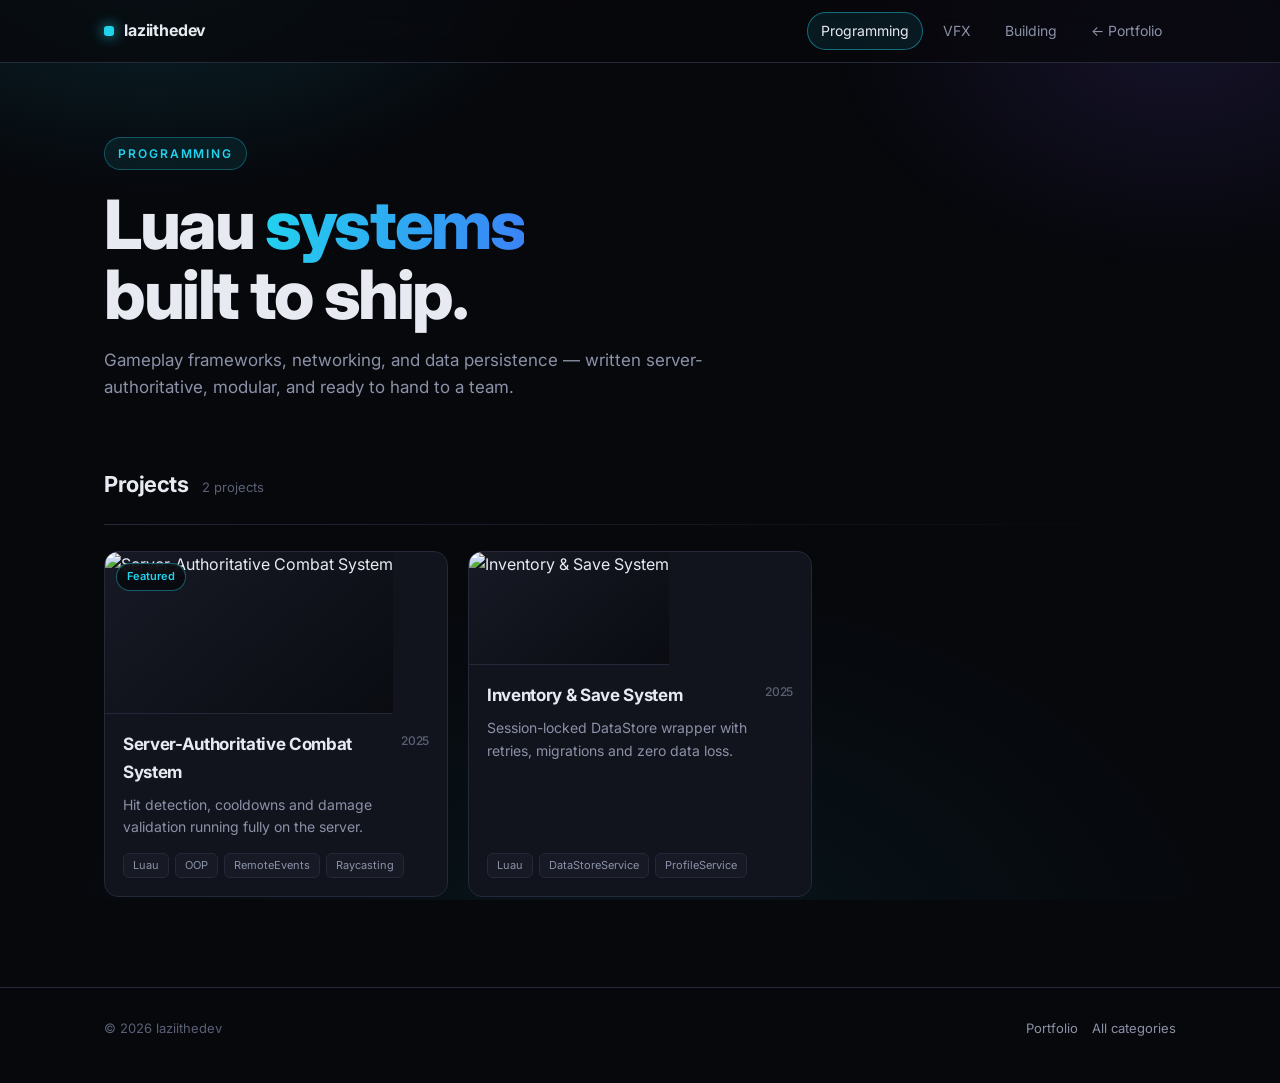
==== programming.html @ 42fa05c7 "Add Roblox dev portfolio project pages Static GitHub Pages site with Programming, VFX and Building c" ====
<!DOCTYPE html>
<html lang="en">
<head>
<meta charset="utf-8">
<meta name="viewport" content="width=device-width, initial-scale=1">
<title>Programming — Roblox Dev Portfolio</title>
<meta name="description" content="Luau systems, gameplay frameworks, data and networking work for Roblox.">
<link rel="preconnect" href="https://fonts.googleapis.com">
<link rel="preconnect" href="https://fonts.gstatic.com" crossorigin>
<link href="https://fonts.googleapis.com/css2?family=Inter:wght@400;500;600;700;800&display=swap" rel="stylesheet">
<link rel="stylesheet" href="assets/css/style.css">
</head>
<body data-cat="programming">

<header class="topbar">
  <div class="wrap">
    <a class="brand" href="index.html"><span class="dot"></span><span data-name>laziithedev</span></a>
    <nav class="nav">
      <a class="on" href="programming.html">Programming</a>
      <a href="vfx.html">VFX</a>
      <a href="building.html">Building</a>
      <a data-back href="https://YOUR-CARRD-SITE.carrd.co">← Portfolio</a>
    </nav>
  </div>
</header>

<section class="hero">
  <div class="wrap">
    <span class="eyebrow">Programming</span>
    <h1>Luau <span class="grad">systems</span><br>built to ship.</h1>
    <p class="lede">
      Gameplay frameworks, networking, and data persistence — written server-authoritative,
      modular, and ready to hand to a team.
    </p>
  </div>
</section>

<section class="sec">
  <div class="wrap">
    <div class="sec-head"><h2>Projects</h2><span class="count" id="count"></span></div>
    <div class="rule"></div>
    <div class="grid" id="grid"></div>
  </div>
</section>

<footer>
  <div class="wrap">
    <span>© <span data-year>2026</span> <span data-name>laziithedev</span></span>
    <span class="sp"></span>
    <a data-back href="https://YOUR-CARRD-SITE.carrd.co">Portfolio</a>
    <a href="index.html">All categories</a>
  </div>
</footer>

<div class="modal" id="modal" hidden role="dialog" aria-modal="true"><div class="sheet"></div></div>

<script src="data/projects.js"></script>
<script src="assets/js/site.js"></script>
</body>
</html>
---- assets/css/style.css ----
/* ============================================================
   RBXL Portfolio - shared stylesheet
   Category accent is set per-page via  <body data-cat="...">
   ============================================================ */

:root{
  --bg:        #07080c;
  --bg-2:      #0d0f16;
  --panel:     #12141d;
  --panel-2:   #171a25;
  --line:      #242838;
  --text:      #e8eaf2;
  --muted:     #8b91a7;
  --faint:     #5a6076;

  --accent:    #22d3ee;
  --accent-2:  #7c5cff;
  --glow:      34,211,238;

  --radius:    14px;
  --maxw:      1120px;
  --ease:      cubic-bezier(.22,.75,.3,1);
}

/* per-category accents */
body[data-cat="programming"]{ --accent:#22d3ee; --accent-2:#3b82f6; --glow:34,211,238; }
body[data-cat="vfx"]        { --accent:#c084fc; --accent-2:#f0abfc; --glow:192,132,252; }
body[data-cat="building"]   { --accent:#fbbf24; --accent-2:#fb923c; --glow:251,191,36; }

*{ box-sizing:border-box; }

body{
  margin:0;
  background:var(--bg);
  color:var(--text);
  font-family:"Inter",ui-sans-serif,system-ui,-apple-system,"Segoe UI",Roboto,Helvetica,Arial,sans-serif;
  font-size:16px;
  line-height:1.6;
  -webkit-font-smoothing:antialiased;
  overflow-x:hidden;
}

/* ambient background glow */
body::before{
  content:"";
  position:fixed; inset:0;
  pointer-events:none; z-index:0;
  background:
    radial-gradient(680px 420px at 12% -8%,  rgba(var(--glow),.16), transparent 65%),
    radial-gradient(560px 380px at 92% 4%,   rgba(124,92,255,.12), transparent 62%),
    radial-gradient(900px 600px at 50% 108%, rgba(var(--glow),.07), transparent 70%);
}

.wrap{ position:relative; z-index:1; max-width:var(--maxw); margin:0 auto; padding:0 24px; }

a{ color:inherit; text-decoration:none; }

/* ---------- top bar ---------- */
.topbar{
  position:sticky; top:0; z-index:20;
  backdrop-filter:blur(14px);
  background:rgba(7,8,12,.72);
  border-bottom:1px solid var(--line);
}
.topbar .wrap{ display:flex; align-items:center; gap:18px; height:62px; }

.brand{ display:flex; align-items:center; gap:10px; font-weight:700; letter-spacing:-.01em; }
.brand .dot{
  width:10px; height:10px; border-radius:3px;
  background:var(--accent);
  box-shadow:0 0 14px rgba(var(--glow),.9);
}
.nav{ margin-left:auto; display:flex; gap:6px; flex-wrap:wrap; }
.nav a{
  padding:7px 13px; border-radius:999px;
  font-size:14px; color:var(--muted);
  border:1px solid transparent;
  transition:.18s var(--ease);
}
.nav a:hover{ color:var(--text); background:var(--panel); border-color:var(--line); }
.nav a.on{ color:var(--text); border-color:rgba(var(--glow),.45); background:rgba(var(--glow),.09); }

/* ---------- hero ---------- */
.hero{ padding:74px 0 40px; }
.eyebrow{
  display:inline-flex; align-items:center; gap:9px;
  font-size:12px; font-weight:600; letter-spacing:.16em; text-transform:uppercase;
  color:var(--accent);
  padding:6px 13px; border-radius:999px;
  border:1px solid rgba(var(--glow),.32);
  background:rgba(var(--glow),.08);
}
h1{
  margin:20px 0 0;
  font-size:clamp(38px,7vw,68px);
  line-height:1.02; letter-spacing:-.035em; font-weight:800;
}
h1 .grad{
  background:linear-gradient(100deg,var(--accent),var(--accent-2));
  -webkit-background-clip:text; background-clip:text; color:transparent;
}
.lede{ margin:18px 0 0; max-width:60ch; color:var(--muted); font-size:17px; }

.cta{ display:flex; flex-wrap:wrap; gap:12px; margin-top:30px; }
.btn{
  display:inline-flex; align-items:center; gap:9px;
  padding:11px 20px; border-radius:11px;
  font-size:14px; font-weight:600;
  border:1px solid var(--line); background:var(--panel); color:var(--text);
  transition:.18s var(--ease); cursor:pointer;
}
.btn:hover{ border-color:rgba(var(--glow),.5); transform:translateY(-1px); }
.btn.primary{
  background:linear-gradient(100deg,var(--accent),var(--accent-2));
  border-color:transparent; color:#05060a;
  box-shadow:0 8px 26px -10px rgba(var(--glow),.85);
}
.btn.primary:hover{ box-shadow:0 12px 30px -10px rgba(var(--glow),1); }

/* ---------- section heading ---------- */
.sec{ padding:26px 0 90px; }
.sec-head{ display:flex; align-items:baseline; gap:14px; margin-bottom:22px; }
.sec-head h2{ margin:0; font-size:22px; letter-spacing:-.02em; }
.sec-head .count{ font-size:13px; color:var(--faint); }
.rule{ height:1px; background:linear-gradient(90deg,var(--line),transparent); margin:0 0 26px; }

/* ---------- category tiles (home) ---------- */
.cats{ display:grid; grid-template-columns:repeat(auto-fit,minmax(270px,1fr)); gap:18px; }
.cat{
  position:relative; overflow:hidden;
  display:block; padding:26px 24px 24px;
  border:1px solid var(--line); border-radius:var(--radius);
  background:linear-gradient(160deg,var(--panel),var(--bg-2));
  transition:.22s var(--ease);
}
.cat::after{
  content:""; position:absolute; inset:0;
  background:radial-gradient(340px 200px at 50% -20%, rgba(var(--c),.20), transparent 70%);
  opacity:0; transition:.28s var(--ease); pointer-events:none;
}
.cat:hover{ transform:translateY(-4px); border-color:rgba(var(--c),.5); }
.cat:hover::after{ opacity:1; }
.cat .ico{
  width:42px; height:42px; border-radius:11px;
  display:grid; place-items:center; font-size:20px;
  background:rgba(var(--c),.13); border:1px solid rgba(var(--c),.32);
  margin-bottom:16px;
}
.cat h3{ margin:0 0 6px; font-size:19px; letter-spacing:-.02em; }
.cat p{ margin:0; color:var(--muted); font-size:14px; }
.cat .go{
  margin-top:18px; display:flex; align-items:center; gap:7px;
  font-size:13px; font-weight:600; color:rgb(var(--c));
}
.cat:hover .go .arw{ transform:translateX(4px); }
.go .arw{ transition:.2s var(--ease); }

/* ---------- project grid ---------- */
.grid{ display:grid; grid-template-columns:repeat(auto-fill,minmax(300px,1fr)); gap:20px; }

.card{
  position:relative; overflow:hidden; text-align:left;
  border:1px solid var(--line); border-radius:var(--radius);
  background:var(--panel); padding:0; color:inherit; font:inherit;
  cursor:pointer; transition:.22s var(--ease);
  display:flex; flex-direction:column;
}
.card:hover{
  transform:translateY(-5px);
  border-color:rgba(var(--glow),.45);
  box-shadow:0 18px 40px -22px rgba(var(--glow),.6), 0 2px 0 rgba(255,255,255,.02) inset;
}
.thumb{
  position:relative; aspect-ratio:16/9; overflow:hidden;
  background:linear-gradient(140deg,var(--panel-2),#0a0c12);
  border-bottom:1px solid var(--line);
}
.thumb img{ width:100%; height:100%; object-fit:cover; display:block; transition:.4s var(--ease); }
.card:hover .thumb img{ transform:scale(1.05); }
.thumb .ph{
  position:absolute; inset:0; display:grid; place-items:center;
  color:var(--faint); font-size:12px; letter-spacing:.14em; text-transform:uppercase;
}
.badge{
  position:absolute; top:11px; left:11px; z-index:2;
  padding:4px 10px; border-radius:999px; font-size:11px; font-weight:600;
  background:rgba(7,8,12,.82); border:1px solid rgba(var(--glow),.42);
  color:var(--accent); backdrop-filter:blur(6px);
}
.card-body{ padding:17px 18px 18px; display:flex; flex-direction:column; flex:1; }
.card-body h3{ margin:0; font-size:17px; letter-spacing:-.02em; }
.card-body .yr{ float:right; font-size:12px; color:var(--faint); font-weight:500; }
.card-body p{ margin:8px 0 0; font-size:14px; color:var(--muted); flex:1; }
.tags{ display:flex; flex-wrap:wrap; gap:6px; margin-top:14px; }
.tag{
  font-size:11px; padding:3px 9px; border-radius:6px;
  background:var(--panel-2); border:1px solid var(--line); color:var(--muted);
}

/* ---------- empty state ---------- */
.empty{
  border:1px dashed var(--line); border-radius:var(--radius);
  padding:56px 24px; text-align:center; color:var(--faint);
}
.empty code{ color:var(--accent); background:var(--panel); padding:2px 7px; border-radius:5px; }

/* ---------- modal ---------- */
.modal[hidden]{ display:none !important; }
.modal{
  position:fixed; inset:0; z-index:60;
  display:grid; place-items:center; padding:24px;
  background:rgba(4,5,9,.78); backdrop-filter:blur(8px);
  animation:fade .2s var(--ease);
}
@keyframes fade{ from{opacity:0} to{opacity:1} }
.sheet{
  width:min(880px,100%); max-height:88vh; overflow:auto;
  background:var(--bg-2); border:1px solid var(--line);
  border-radius:18px; padding:0;
  box-shadow:0 40px 90px -30px rgba(0,0,0,.9);
  animation:rise .26s var(--ease);
}
@keyframes rise{ from{opacity:0;transform:translateY(14px) scale(.985)} to{opacity:1;transform:none} }
.sheet-head{
  position:sticky; top:0; z-index:3;
  display:flex; align-items:flex-start; gap:16px;
  padding:22px 24px 18px;
  background:linear-gradient(180deg,var(--bg-2) 72%,transparent);
}
.sheet-head h2{ margin:0; font-size:24px; letter-spacing:-.025em; }
.sheet-head .meta{ margin-top:5px; font-size:13px; color:var(--faint); }
.x{
  margin-left:auto; flex:none;
  width:34px; height:34px; border-radius:9px;
  border:1px solid var(--line); background:var(--panel);
  color:var(--muted); font-size:18px; line-height:1; cursor:pointer;
  transition:.18s var(--ease);
}
.x:hover{ color:var(--text); border-color:rgba(var(--glow),.5); }
.sheet-body{ padding:0 24px 26px; }
.sheet-body p{ color:#c4c9db; }
.sheet-body h4{
  margin:24px 0 10px; font-size:12px; letter-spacing:.15em;
  text-transform:uppercase; color:var(--accent);
}
.sheet-body ul{ margin:0; padding-left:20px; color:#c4c9db; }
.sheet-body li{ margin-bottom:7px; }
.media{ display:grid; gap:12px; margin-top:6px; }
.media img, .media video{
  width:100%; border-radius:11px; border:1px solid var(--line); display:block;
}
.media .yt{
  position:relative; width:100%; aspect-ratio:16/9;
  border-radius:11px; overflow:hidden; border:1px solid var(--line);
}
.media .yt iframe{ position:absolute; inset:0; width:100%; height:100%; border:0; }
.links{ display:flex; flex-wrap:wrap; gap:10px; margin-top:22px; }

/* ---------- footer ---------- */
footer{
  border-top:1px solid var(--line); padding:30px 0 44px;
  color:var(--faint); font-size:13px;
}
footer .wrap{ display:flex; flex-wrap:wrap; gap:14px; align-items:center; }
footer a{ color:var(--muted); }
footer a:hover{ color:var(--accent); }
footer .sp{ margin-left:auto; }

@media (max-width:640px){
  .hero{ padding:52px 0 30px; }
  .topbar .wrap{ height:auto; padding-top:12px; padding-bottom:12px; flex-wrap:wrap; }
  .nav{ margin-left:0; width:100%; }
}
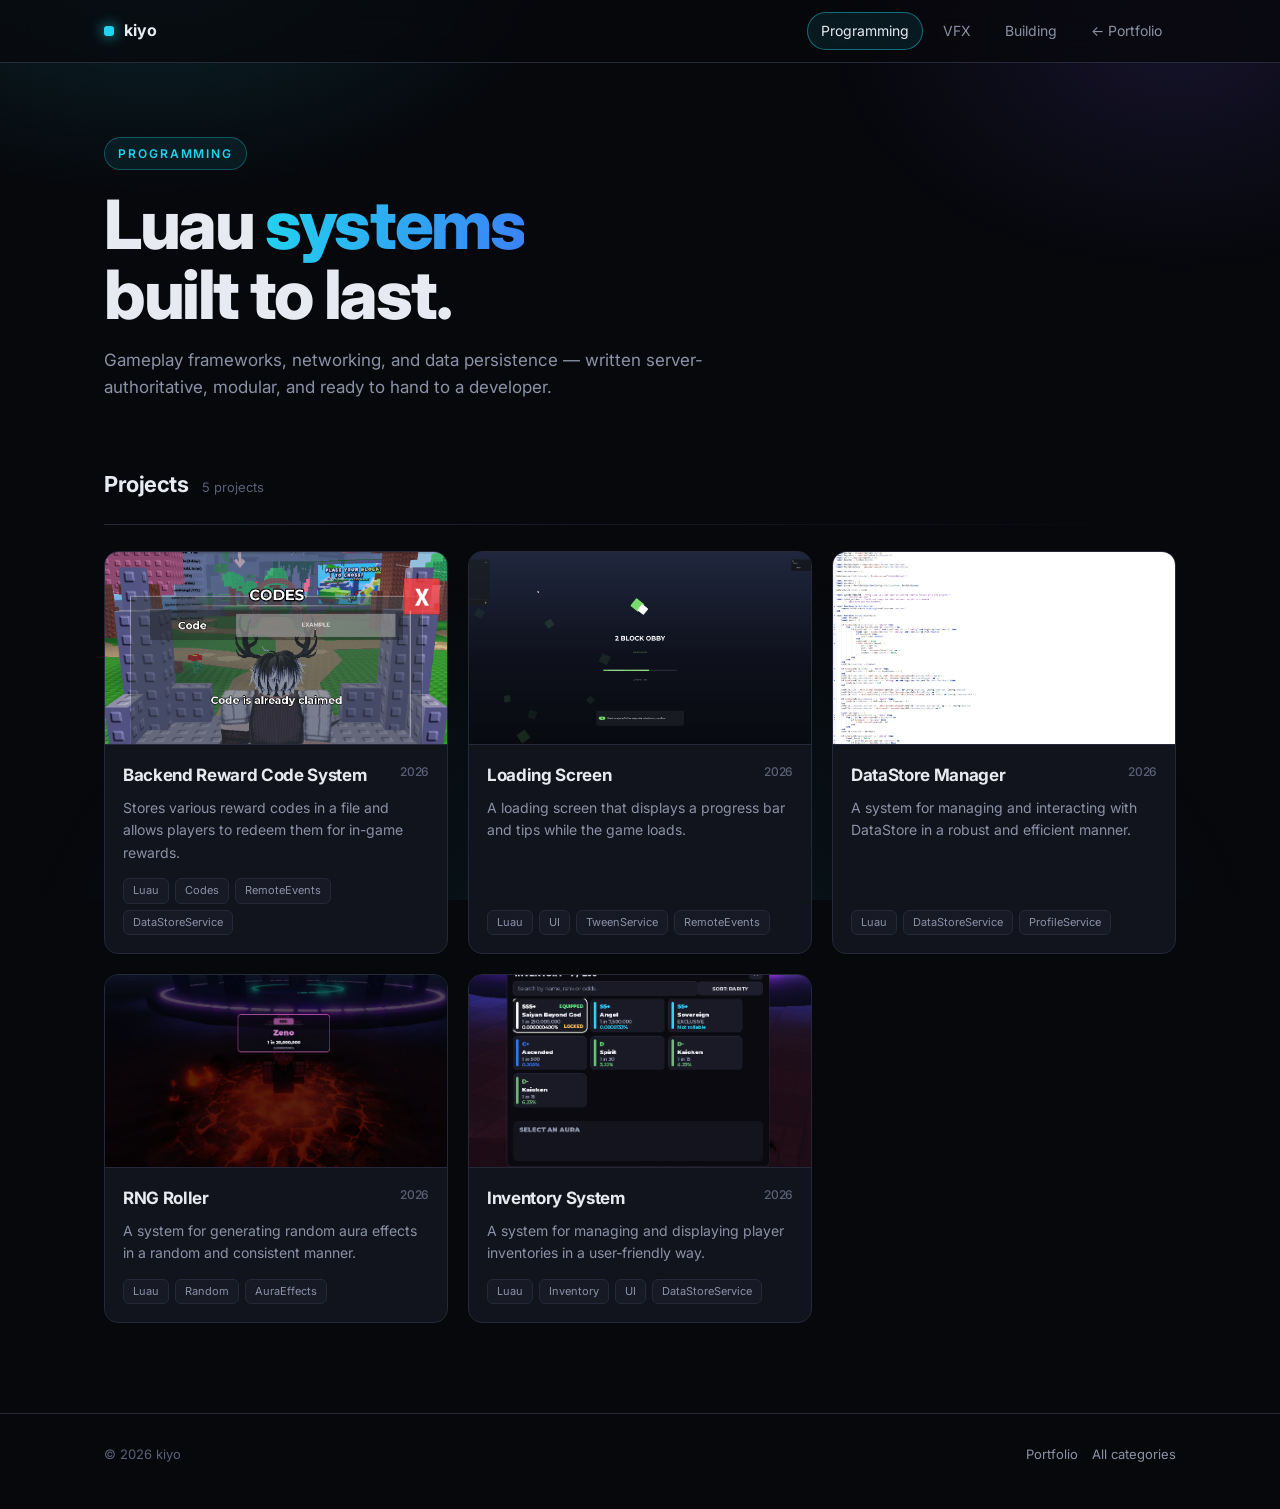
==== commit 84ac4455: "Add new visual effects assets: Dash, FireAura, and GodExpl images - Added Dash.png (1360 KB) for enh" ====
--- a/programming.html
+++ b/programming.html
@@ -27,10 +27,10 @@
 <section class="hero">
   <div class="wrap">
     <span class="eyebrow">Programming</span>
-    <h1>Luau <span class="grad">systems</span><br>built to ship.</h1>
+    <h1>Luau <span class="grad">systems</span><br>built to last.</h1>
     <p class="lede">
       Gameplay frameworks, networking, and data persistence — written server-authoritative,
-      modular, and ready to hand to a team.
+      modular, and ready to hand to a developer.
     </p>
   </div>
 </section>
--- a/assets/css/style.css
+++ b/assets/css/style.css
@@ -175,7 +175,11 @@
   background:linear-gradient(140deg,var(--panel-2),#0a0c12);
   border-bottom:1px solid var(--line);
 }
-.thumb img{ width:100%; height:100%; object-fit:cover; display:block; transition:.4s var(--ease); }
+.thumb img{
+  position:relative; z-index:1;
+  width:100%; height:100%; object-fit:cover; display:block;
+  transition:.4s var(--ease);
+}
 .card:hover .thumb img{ transform:scale(1.05); }
 .thumb .ph{
   position:absolute; inset:0; display:grid; place-items:center;
